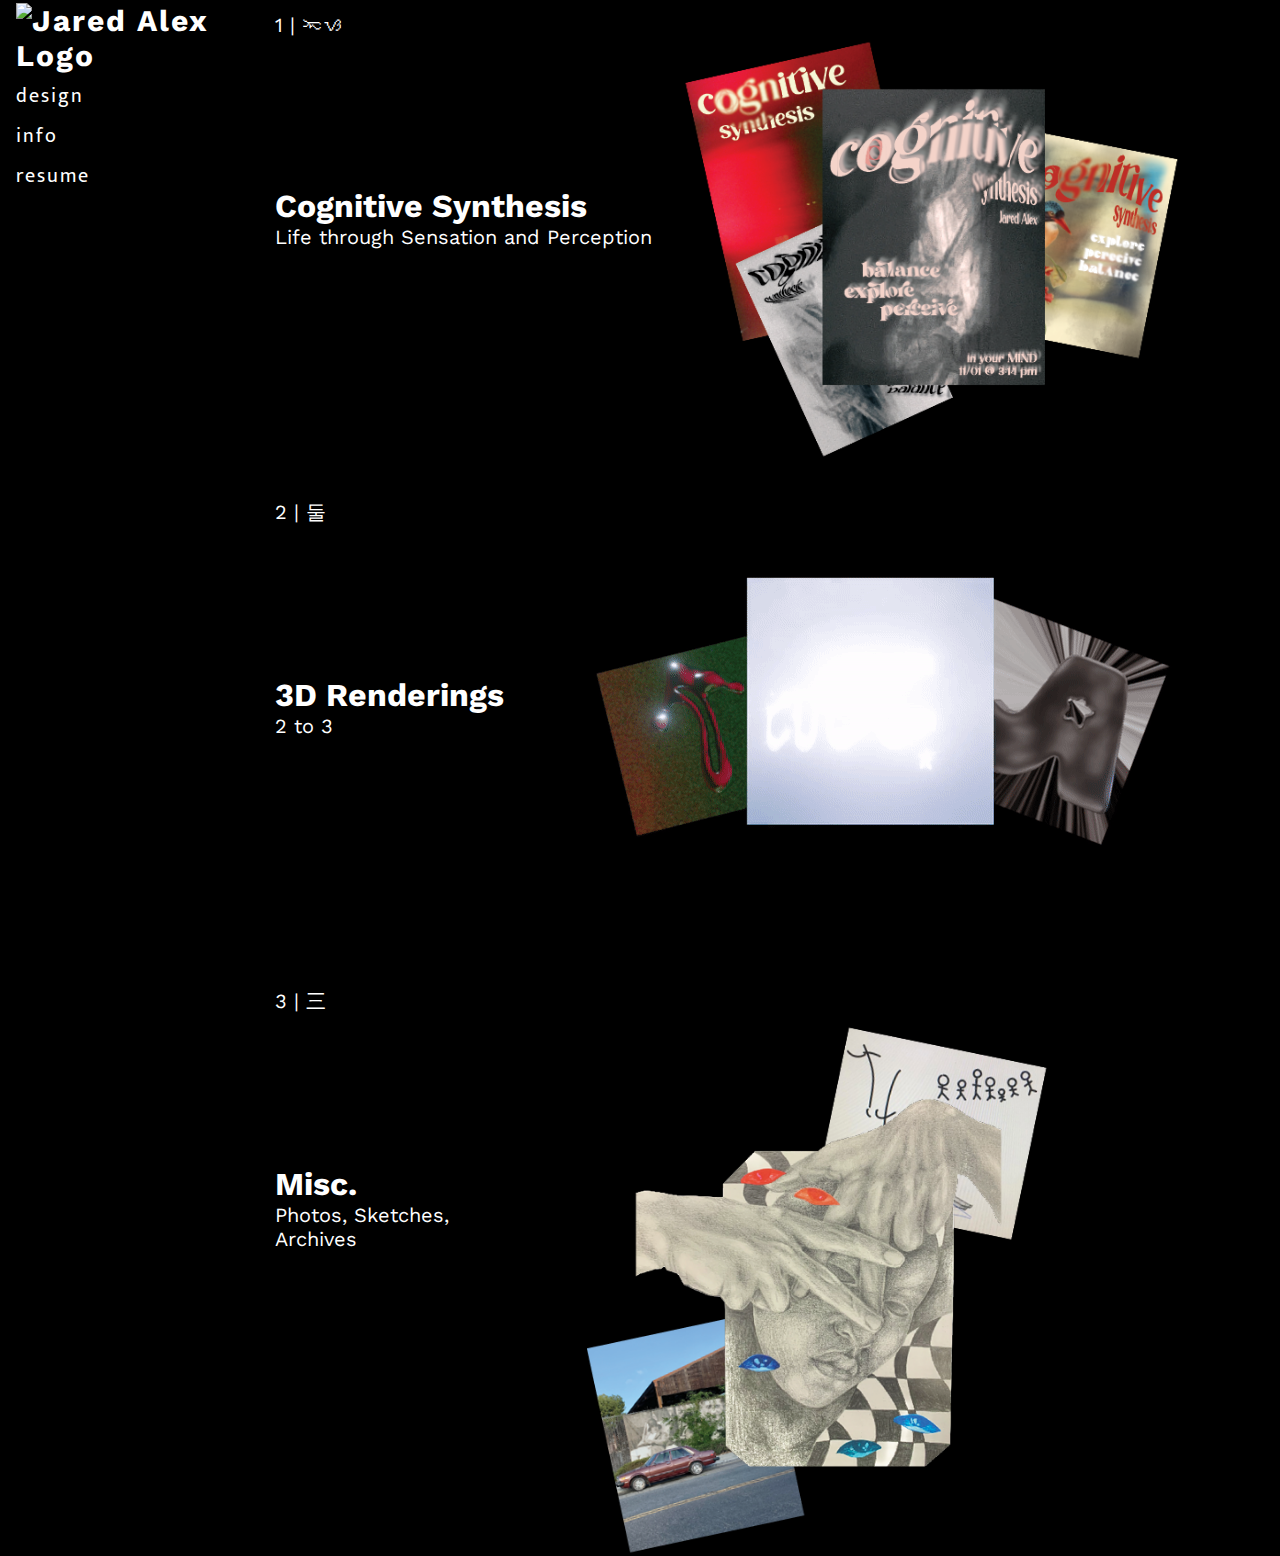
==== index.html @ b8c20dc9 "Update 1" ====
<!DOCTYPE html>
<html lang="en" dir="ltr">
  <head>
    <meta charset="utf-8">
    <title>Jared Alex</title>
    <link rel="stylesheet" href="css/pers-style.css">
    <link rel="preconnect" href="https://fonts.googleapis.com">
    <link rel="preconnect" href="https://fonts.gstatic.com" crossorigin>
    <link href="https://fonts.googleapis.com/css2?family=Syne:wght@400;500;600;700;800&display=swap" rel="stylesheet">
    <link href="https://fonts.googleapis.com/css2?family=Mukta&family=Work+Sans:ital@0;1&display=swap" rel="stylesheet">
    <link href="https://fonts.googleapis.com/css2?family=Comic+Neue&display=swap" rel="stylesheet">
    <script src="https://kit.fontawesome.com/faf88a34c3.js" crossorigin="anonymous"></script>
  </head>
  <body>
  <div class="main">
    <div class="menu">
      <a href="index.html"><h2 id="logo"><img class="img-size-logo" src="photos/jp2.gif" alt="Jared Alex Logo"></h2></a>
      <a href="index.html">design</a>
      <a href="portfolio1-info.html">info</a>
      <a target=”_blank” href="https://drive.google.com/file/d/1Tnev2yJPjx9KjOW13kKJSEV4UCA49NGx/view?usp=sharing">resume</a>
    </div>

    <div class="body">
      <ul>

        <li>
          <p class="num">1 | ᜁᜐ</p>
          <a href="cogsyn-page.html"><img class="ini-look" src="photos/cogsynp.png" alt="Cognitive Synthesis"></a>
          <div class="title-margin">
            <h1 class="title">Cognitive Synthesis</h1>
            <p class="title">Life through Sensation and Perception</p>
          </div>
        </li>

        <li class="not-one">
          <p class="num">2 | 둘</p>
          <a href="3d-page.html"><img class="ini-look-large down" src="photos/j3d-main.gif" alt="3D Renders"></a>
          <div class="title-margin">
            <h1 class="title">3D Renderings</h1>
            <p class="title">2 to 3</p>
          </div>
        </li>

        <li class="not-one">
          <p class="num">3 | 三</p>
          <a href="misc-page.html"><img class="ini-look-xl" src="photos/misc-main2.png" alt="nct sanrio"></a>
          <div class="title-margin">
            <h1 class="title">Misc.</h1>
            <p class="title">Photos, Sketches, Archives</p>
          </div>
        </li>

<!---
        <li><p class="num">2 | 둘</p>
        <a href="privacyapp-page.html"><img class="ini-look-mini" src="iphone14.png" alt="iphone"></a>
        <div class="title-margin">
          <h1 class="title">*Privacy App*</h1>
          <p class="title">Take a piece of your privacy back</p>
        </div>

      <li><p class="num">2 | 둘</p>
        <a href="bettersleepapp-page.html"><img class="ini-look-mini" src="iphone14.png" alt="iphone"></a>
        <div class="title-margin">
          <h1 class="title">Better Sleep</h1>
          <p class="title">Get back 8 hours of peace</p>
        </div>
      </li>
--->

  <!--- 4 | 四 --->
  <!--- 5 | 五 --->

      </ul>
    </div>
  </div>
  </body>
</html>
---- css/pers-style.css ----
*{
  padding: 0px;
  margin: 0px;
  box-sizing: border-box;
  list-style: none;
  background-color: black;
}
.main{
  width: 100%;
  height: 100vh;
  display: flex;
  text-align: center;
  font-family: 'Syne', sans-serif;
}
.menu{
  width: 20%;
  height: 100%;
  position: fixed;
  text-align: left;
  font-family: 'Syne', sans-serif;
}
#logo{
  font-family: 'Work Sans', sans-serif;
}
img.img-size{
  width: 50%;
  height: auto;
}
.img-size-logo{
  width: 75%;
  height: auto;
}
#logo, .menu a, .body, .be{
  color: white;
}
.menu a{
  text-decoration: none;
  font-size: 20px;
  letter-spacing: 2px;
  display: list-item;
  padding: 3px;
  margin-left: 13px;
  font-family: 'Mukta', sans-serif;
}
.menu a:hover{
  color: green;
  cursor: ne-resize;
}
.body{
  width: 1100px;
  margin-top: 1%;
  margin-left: 21.5%;
  margin-right: auto;
  font-family: 'Work Sans', sans-serif;
/*  font-family: 'Comic Neue', cursive; */
}
.title{
  text-align: left;
}
.title-margin{
  margin-top: 150px;
}
.body p{
  font-size: 20px;
}
.be{
  text-decoration: none;
}
.bereal{
  width: 24%;
  height: auto;
}
.work{
  text-align: left;
  margin-top: 20px;
}
.ucsd, .spaces, .major, .dance, .contact{
  text-decoration: none;
  color: white;
}
.contact{
  float:left;
  font-size: 40px;
}
.contact:hover {
  color: gray;
}
.ucsd:hover{
  color: gold;
}
.spaces:hover{
  color: mediumseagreen;
}
.major:hover{
  color: cornflowerblue;
}
.dance:hover{
  color: #B39D77;
}
.num{
  text-align: left;
}


.ini-look{
  width: 500px;
  height: auto;
  float: right;
  margin-right: 100px;
}
.ini-look-large{
  width: 600px;
  height: auto;
  float: right;
  margin-right: 100px;
}
.ini-look-xl{
  width: 700px;
  height: auto;
  float: right;
  margin-right: 100px;
}

.ini-look-small{
  width: 450px;
  height: auto;
  float: right;
  margin-right: 175px;
}
.ini-look-mini{
  width: 300px;
  height: auto;
  float: right;
  margin-right: 175px;
}
.piece-main{
  padding: 50px;
}
.not-one{
  margin-top: 250px;
}
footer{
   position: fixed;
   left: 0;
   bottom: 0;
   width: 100%;
   color: white;
   text-align: center;
   padding: 1%;
}
.misc-pic{
  padding: 1%;
  width:300px;
  height: auto;
}
.med{
  width: 30%;
}
.large-pic{
  width: 40%;
}
.p-pad{
  padding: 10px;
}
.p-pad:hover{
  color: crimson;
}
.down{
  margin-top: 40px;
}
/* body::-webkit-scrollbar{
  width: 0.25rem;
}
body::-webkit-scrollbar-track{
  background: orange;
}
body::-webkit-scrollbar-thumb{
  background: purple;
} */
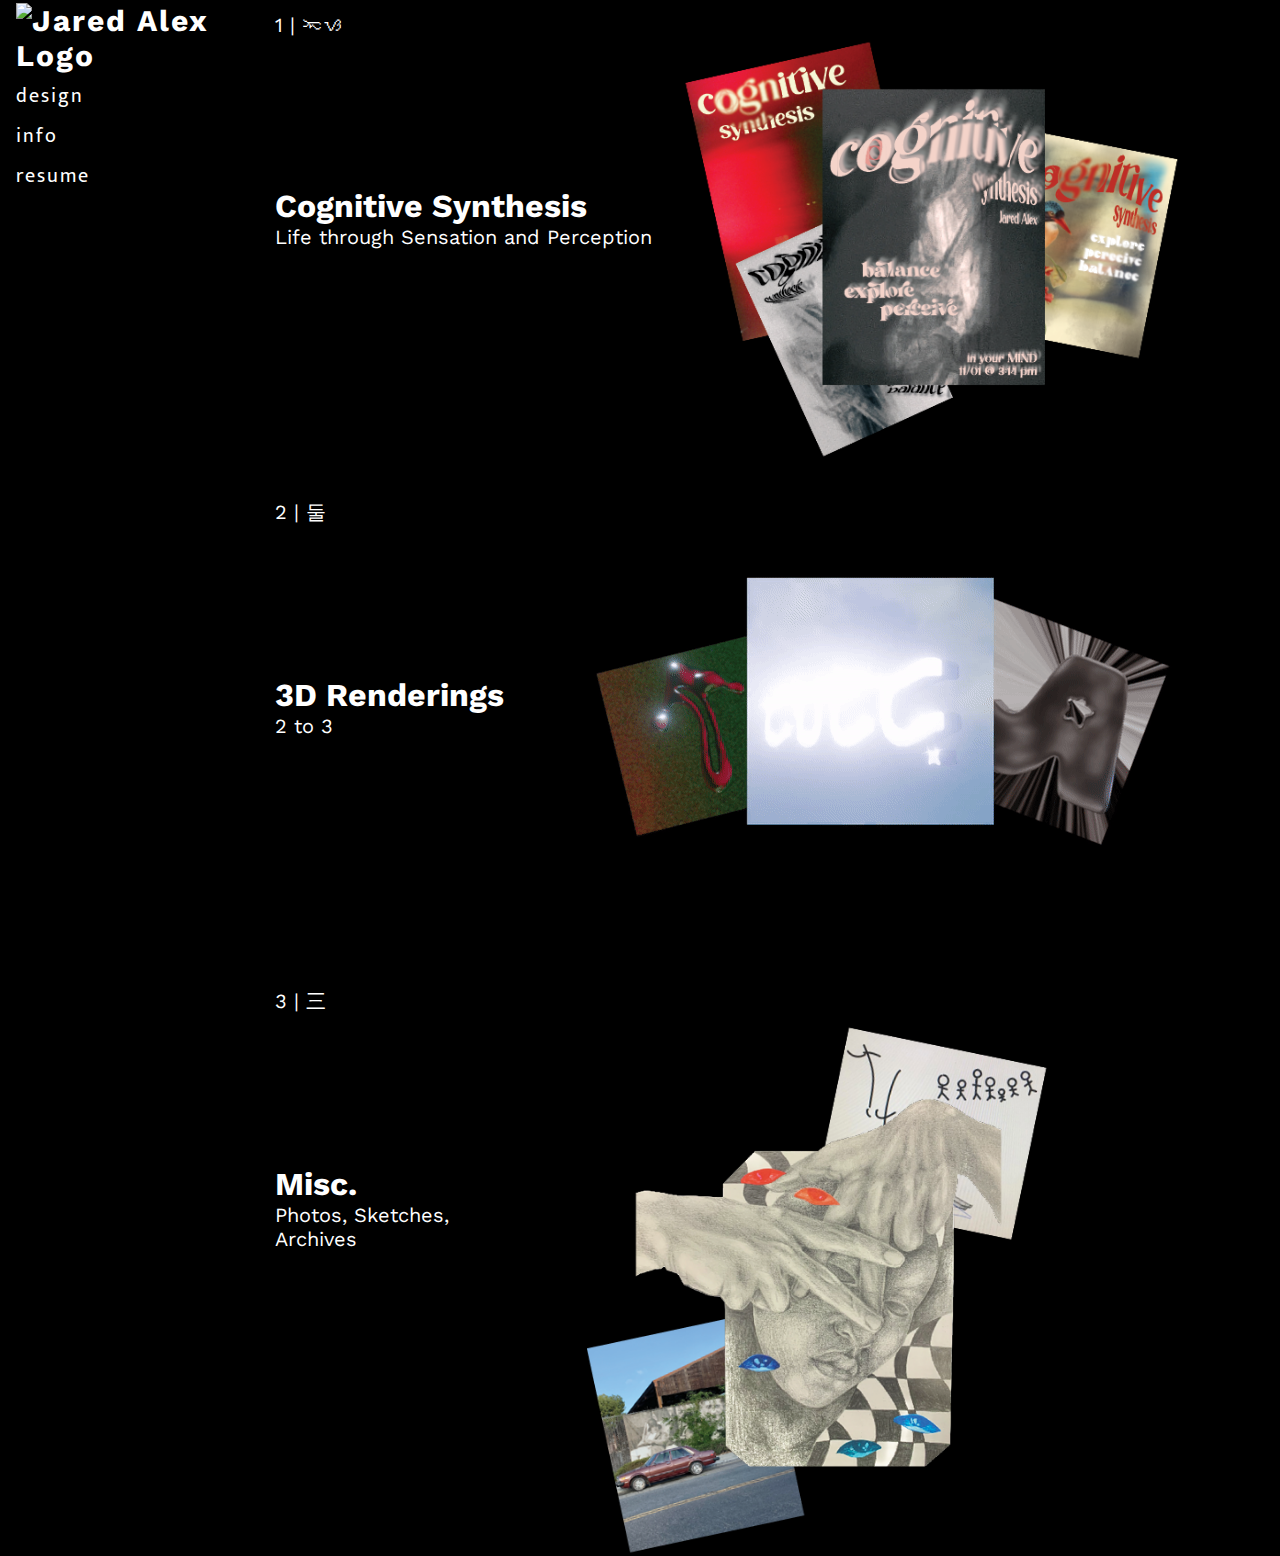
==== commit b00da7d8: "Update 3" ====
(no text change in the page or its own stylesheets)
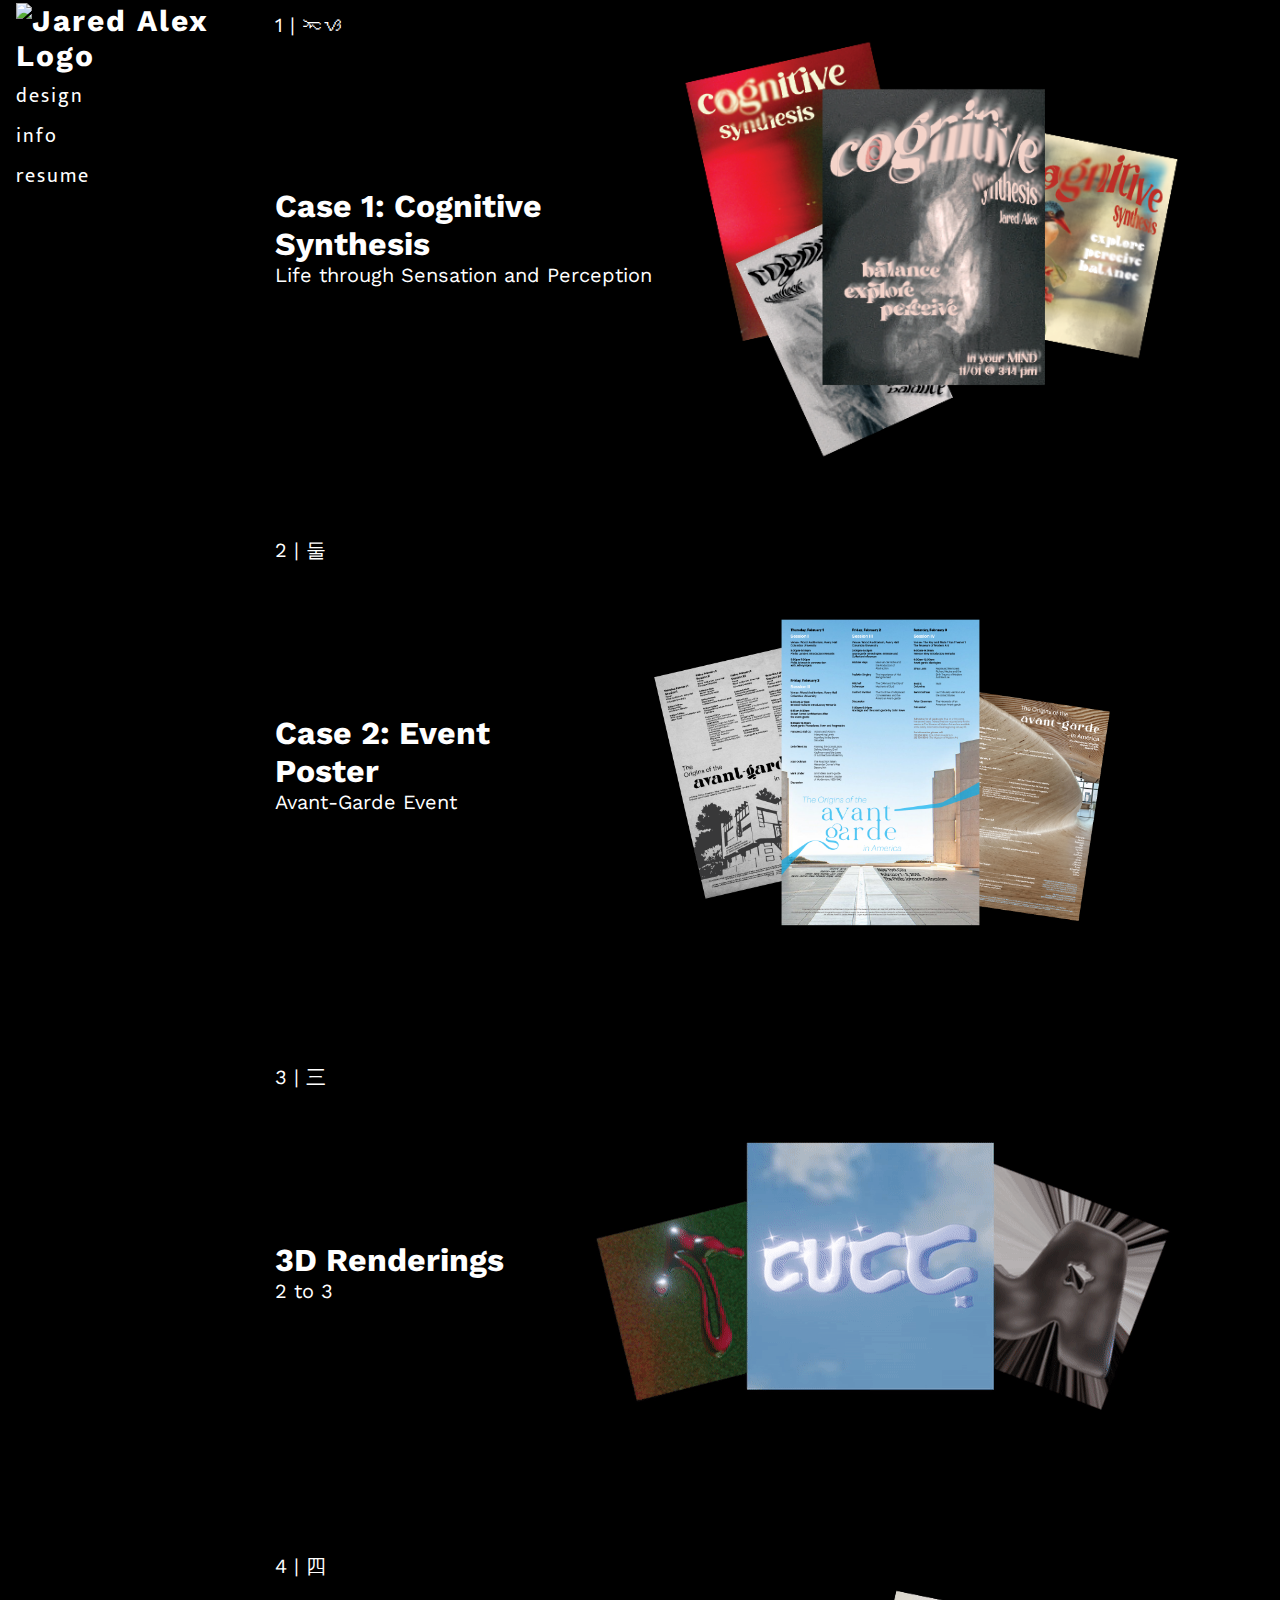
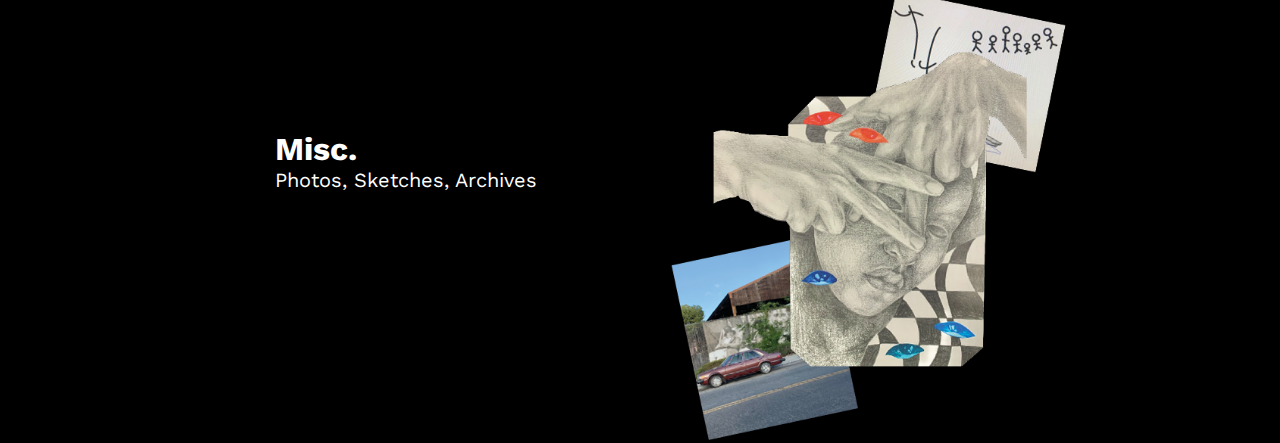
==== commit 4531478c: "Resize Images" ====
--- a/index.html
+++ b/index.html
@@ -27,13 +27,22 @@
           <p class="num">1 | ᜁᜐ</p>
           <a href="cogsyn-page.html"><img class="ini-look" src="photos/cogsynp.png" alt="Cognitive Synthesis"></a>
           <div class="title-margin">
-            <h1 class="title">Cognitive Synthesis</h1>
+            <h1 class="title">Case 1: Cognitive Synthesis</h1>
             <p class="title">Life through Sensation and Perception</p>
           </div>
         </li>
 
         <li class="not-one">
           <p class="num">2 | 둘</p>
+          <a href="avant-garde-poster.html"><img class="ini-look-large down" src="photos/avant-posters.png" alt="avant posters"></a>
+          <div class="title-margin">
+            <h1 class="title">Case 2: Event Poster</h1>
+            <p class="title">Avant-Garde Event</p>
+          </div>
+        </li>
+
+        <li class="not-one">
+          <p class="num">3 | 三</p>
           <a href="3d-page.html"><img class="ini-look-large down" src="photos/j3d-main.gif" alt="3D Renders"></a>
           <div class="title-margin">
             <h1 class="title">3D Renderings</h1>
@@ -42,8 +51,8 @@
         </li>
 
         <li class="not-one">
-          <p class="num">3 | 三</p>
-          <a href="misc-page.html"><img class="ini-look-xl" src="photos/misc-main2.png" alt="nct sanrio"></a>
+          <p class="num">4 | 四</p>
+          <a href="misc-page.html"><img class="ini-look-large" src="photos/misc-main2.png" alt="miscellaneous work"></a>
           <div class="title-margin">
             <h1 class="title">Misc.</h1>
             <p class="title">Photos, Sketches, Archives</p>
@@ -51,13 +60,6 @@
         </li>
 
 <!---
-        <li><p class="num">2 | 둘</p>
-        <a href="privacyapp-page.html"><img class="ini-look-mini" src="iphone14.png" alt="iphone"></a>
-        <div class="title-margin">
-          <h1 class="title">*Privacy App*</h1>
-          <p class="title">Take a piece of your privacy back</p>
-        </div>
-
       <li><p class="num">2 | 둘</p>
         <a href="bettersleepapp-page.html"><img class="ini-look-mini" src="iphone14.png" alt="iphone"></a>
         <div class="title-margin">
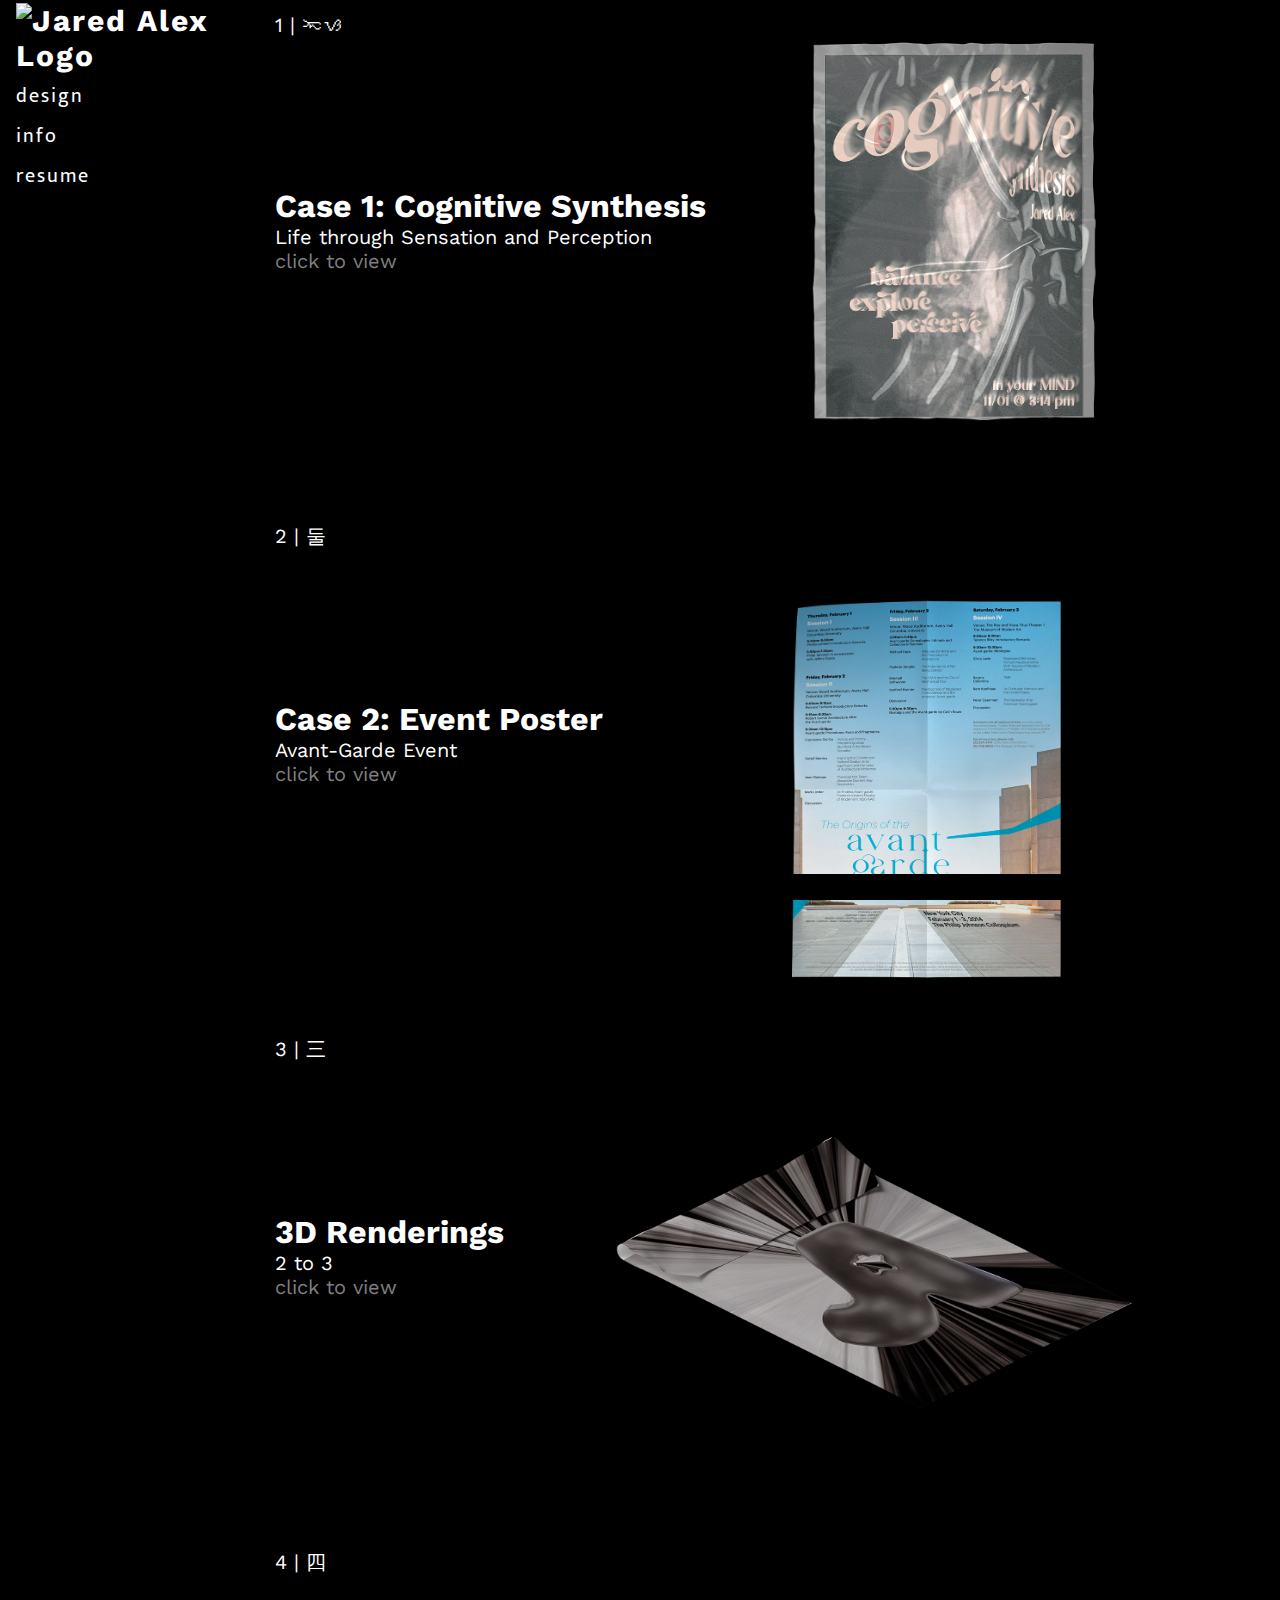
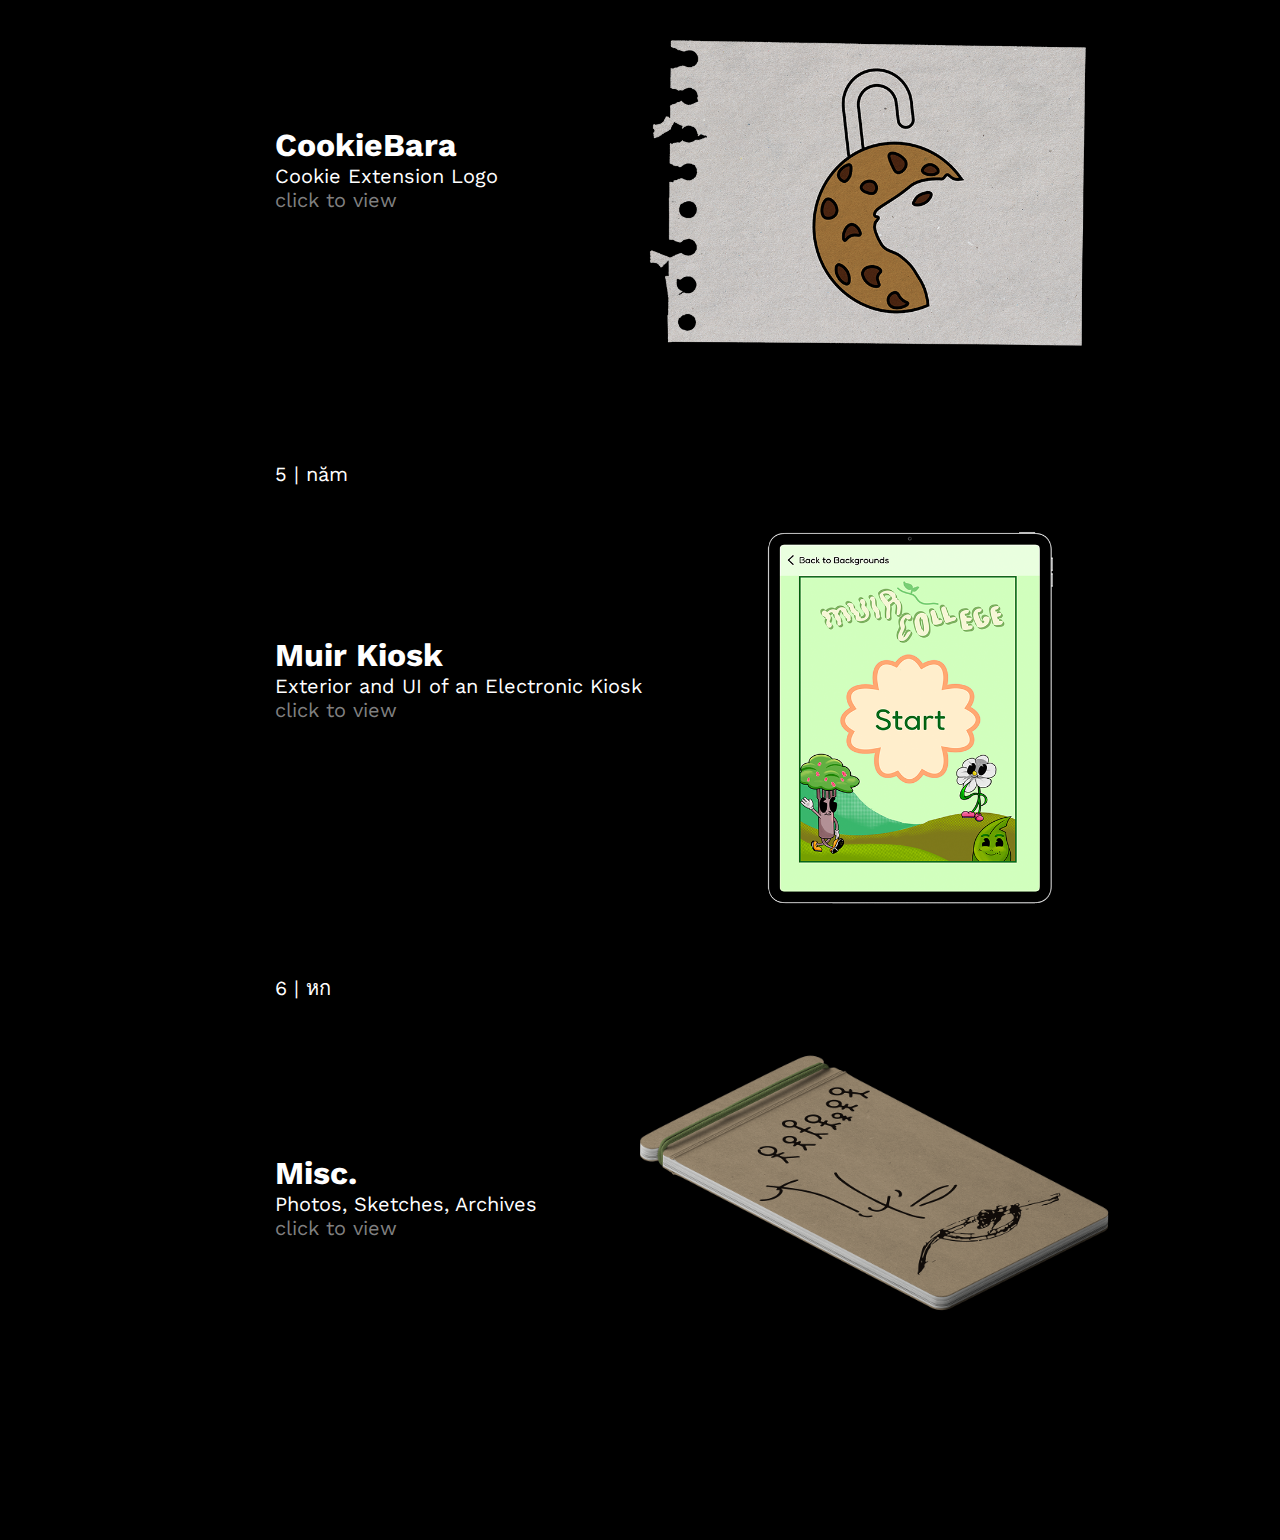
==== commit 13f84a81: "Portfolio Add & Update" ====
--- a/index.html
+++ b/index.html
@@ -9,8 +9,10 @@
     <link href="https://fonts.googleapis.com/css2?family=Syne:wght@400;500;600;700;800&display=swap" rel="stylesheet">
     <link href="https://fonts.googleapis.com/css2?family=Mukta&family=Work+Sans:ital@0;1&display=swap" rel="stylesheet">
     <link href="https://fonts.googleapis.com/css2?family=Comic+Neue&display=swap" rel="stylesheet">
+    <link rel="icon" type="image/png" href="photos/jl2.png">
     <script src="https://kit.fontawesome.com/faf88a34c3.js" crossorigin="anonymous"></script>
   </head>
+  
   <body>
   <div class="main">
     <div class="menu">
@@ -24,53 +26,70 @@
       <ul>
 
         <li>
-          <p class="num">1 | ᜁᜐ</p>
-          <a href="cogsyn-page.html"><img class="ini-look" src="photos/cogsynp.png" alt="Cognitive Synthesis"></a>
+          <p class="num" id="cogsci">1 | ᜁᜐ</p>
+          <a href="cogsyn-page.html"><img class="ini-look-mini" src="photos/cogsci-coverimg.png" alt="Cognitive Synthesis"></a>
           <div class="title-margin">
-            <h1 class="title">Case 1: Cognitive Synthesis</h1>
-            <p class="title">Life through Sensation and Perception</p>
+            <a href="cogsyn-page.html" class="index_title"><h1 class="title">Case 1: Cognitive Synthesis</h1>
+            <p class="title">Life through Sensation and Perception</p></a>
+            <a href="cogsyn-page.html" style="text-decoration: none;"><p class="click">click to view</p></a>
           </div>
         </li>
 
-        <li class="not-one">
+        <li class="not-one" id="avant">
           <p class="num">2 | 둘</p>
-          <a href="avant-garde-poster.html"><img class="ini-look-large down" src="photos/avant-posters.png" alt="avant posters"></a>
+          <a href="avant-garde-poster.html"><img style="margin-right: 20%;" class="ini-look-mini down" src="photos/avant-coverimg.png" alt="avant posters"></a>
           <div class="title-margin">
-            <h1 class="title">Case 2: Event Poster</h1>
-            <p class="title">Avant-Garde Event</p>
+            <a href="avant-garde-poster.html" class="index_title"><h1 class="title">Case 2: Event Poster</h1>
+            <p class="title">Avant-Garde Event</p></a>
+            <a href="avant-garde-poster.html" style="text-decoration: none;"><p class="click">click to view</p></a>
           </div>
         </li>
 
-        <li class="not-one">
+        <li class="not-one" id="3d">
           <p class="num">3 | 三</p>
-          <a href="3d-page.html"><img class="ini-look-large down" src="photos/j3d-main.gif" alt="3D Renders"></a>
+          <a href="3d-page.html"><img class="ini-look-large down" src="photos/3d-coverimg.png" alt="3D Renders"></a>
           <div class="title-margin">
-            <h1 class="title">3D Renderings</h1>
-            <p class="title">2 to 3</p>
+            <a href="3d-page.html" class="index_title"><h1 class="title">3D Renderings</h1>
+            <p class="title">2 to 3</p></a>
+            <a href="3d-page.html" style="text-decoration: none;"><p class="click">click to view</p></a>
           </div>
         </li>
 
-        <li class="not-one">
+        <!-- cookie bara -->
+        <li class="not-one" id="cookie">
           <p class="num">4 | 四</p>
-          <a href="misc-page.html"><img class="ini-look-large" src="photos/misc-main2.png" alt="miscellaneous work"></a>
+          <a href="cookie-page.html"><img style="margin-right: 15%;" class="ini-look down" src="photos/cookiebara-coverimg.png" alt="CookieBara Logo"></a>
           <div class="title-margin">
-            <h1 class="title">Misc.</h1>
-            <p class="title">Photos, Sketches, Archives</p>
+            <a href="cookie-page.html" class="index_title"><h1 class="title">CookieBara</h1>
+            <p class="title">Cookie Extension Logo</p></a>
+            <a href="cookie-page.html" style="text-decoration: none;"><p class="click">click to view</p></a>
           </div>
         </li>
 
-<!---
-      <li><p class="num">2 | 둘</p>
-        <a href="bettersleepapp-page.html"><img class="ini-look-mini" src="iphone14.png" alt="iphone"></a>
-        <div class="title-margin">
-          <h1 class="title">Better Sleep</h1>
-          <p class="title">Get back 8 hours of peace</p>
-        </div>
-      </li>
---->
+        <!-- muir kiosk -->
+        <li class="not-one" id="muir">
+          <p class="num">5 | năm</p>
+          <a href="muirkiosk-page.html"><img style="margin-right: 22%;" class="ini-look-mini down" src="photos/muir-coverimg.png" alt="Muir Kiosk"></a>
+          <div class="title-margin">
+            <a href="muirkiosk-page.html" class="index_title"><h1 class="title">Muir Kiosk</h1>
+            <p class="title">Exterior and UI of an Electronic Kiosk</p></a>
+            <a href="muirkiosk-page.html" style="text-decoration: none;"><p class="click">click to view</p></a>
+          </div>
+        </li>
 
-  <!--- 4 | 四 --->
-  <!--- 5 | 五 --->
+        <li style="padding-bottom: 300px;" class="not-one" id="misc">
+          <p class="num">6 | หก</p>
+          <a href="misc-page.html"><img class="ini-look-large" src="photos/misc-coverimg.png" alt="miscellaneous work"></a>
+          <div class="title-margin">
+            <a href="misc-page.html" class="index_title"><h1 class="title">Misc.</h1>
+            <p class="title">Photos, Sketches, Archives</p></a>
+            <a href="misc-page.html" style="text-decoration: none;"><p class="click">click to view</p></a>
+          </div>
+        </li>
+
+        <footer>
+
+        </footer>
 
       </ul>
     </div>
--- a/css/pers-style.css
+++ b/css/pers-style.css
@@ -74,7 +74,7 @@
   text-align: left;
   margin-top: 20px;
 }
-.ucsd, .spaces, .major, .dance, .contact{
+.ucsd, .spaces, .major, .dance, .contact, .index_title{
   text-decoration: none;
   color: white;
 }
@@ -100,7 +100,10 @@
 .num{
   text-align: left;
 }
-
+.index_title:hover{
+  color: crimson
+  ;
+}
 
 .ini-look{
   width: 500px;
@@ -153,6 +156,9 @@
   width:300px;
   height: auto;
 }
+.small{
+  width:20%;
+}
 .med{
   width: 30%;
 }
@@ -167,6 +173,22 @@
 }
 .down{
   margin-top: 40px;
+}
+.click{
+  text-align: left;
+  color: gray;
+}
+.button{
+  background-color: black;
+  font-size:18px;
+  padding: 12px 16px;
+  border-radius: 8px;
+  border: 1px solid white;
+  text-decoration: none;
+  color: white;
+}
+.button:hover{
+  border: 3px solid;
 }
 /* body::-webkit-scrollbar{
   width: 0.25rem;
